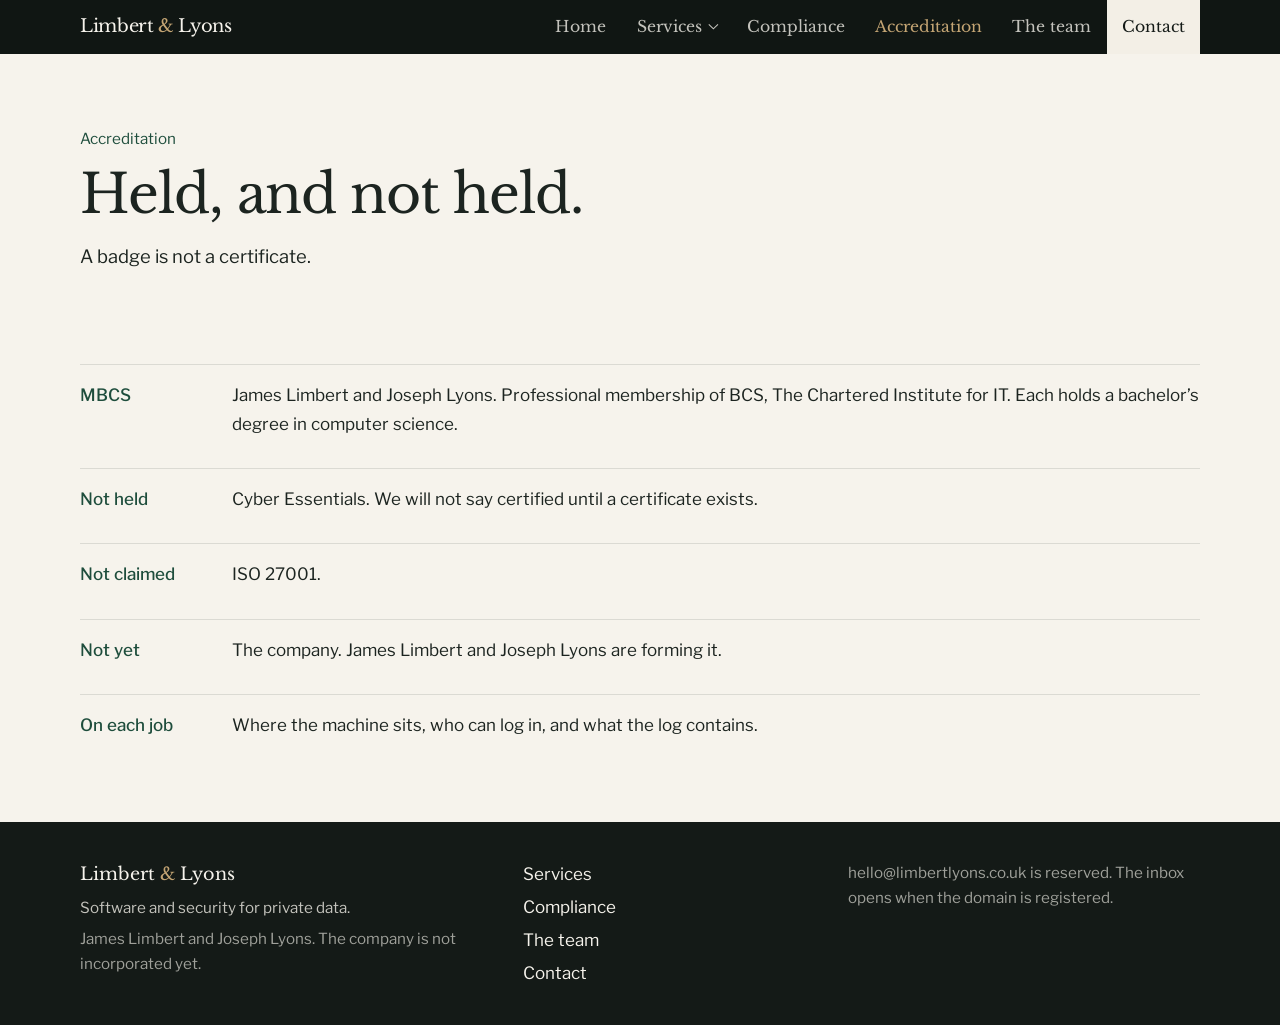
==== accreditation.html @ 771babde "Initial commit" ====
<!DOCTYPE html>
<html lang="en-GB">
<head>
  <meta charset="utf-8">
  <meta name="viewport" content="width=device-width, initial-scale=1">
  <title>Accreditation — Limbert & Lyons</title>
  <meta name="description" content="What Limbert & Lyons holds, and what it will not put on the site until a certificate exists.">
  <link rel="preconnect" href="https://fonts.googleapis.com">
  <link rel="preconnect" href="https://fonts.gstatic.com" crossorigin>
  <link href="https://fonts.googleapis.com/css2?family=Libre+Baskerville:ital,wght@0,400;0,700;1,400&family=Libre+Franklin:ital,wght@0,400;0,500;0,600;1,400&display=swap" rel="stylesheet">
  <link rel="stylesheet" href="styles.css">
</head>
<body>
  <a class="skip" href="#main">Skip to content</a>
  <header class="site-header">
    <div class="wrap bar">
      <a class="wordmark" href="index.html">Limbert <span>&amp;</span> Lyons</a>
      <button class="menu-toggle" type="button" data-menu aria-expanded="false" aria-controls="primary-nav">Menu</button>
      <nav class="nav" id="primary-nav" data-nav aria-label="Primary">
        <a href="index.html">Home</a>
        <div class="drop" data-drop>
          <button class="drop-btn" type="button" data-drop-btn aria-expanded="false" aria-controls="services-menu">Services</button>
          <div class="drop-panel" id="services-menu">
            <a href="services.html">All services</a>
            <a href="data-cleaning.html">Data cleaning</a>
            <a href="ai-integration.html">AI integration</a>
            <a href="desktop-applications.html">Desktop applications</a>
            <a href="mobile-applications.html">Mobile applications</a>
            <a href="websites.html">Websites</a>
            <a href="security-testing.html">Security testing</a>
          </div>
        </div>
        <a href="compliance.html">Compliance</a>
        <a href="accreditation.html" aria-current="page">Accreditation</a>
        <a href="team.html">The team</a>
        <a href="contact.html">Contact</a>
      </nav>
    </div>
  </header>

  <main id="main">
    <div class="page-head">
      <div class="wrap">
        <p class="kicker">Accreditation</p>
        <h1>Held, and not held.</h1>
        <p class="lede">A badge is not a certificate.</p>
      </div>
    </div>
    <section>
      <div class="wrap">
        <div class="status"><strong>MBCS</strong><p>James Limbert and Joseph Lyons. Professional membership of BCS, The Chartered Institute for IT. Each holds a bachelor’s degree in computer science.</p></div>
        <div class="status"><strong>Not held</strong><p>Cyber Essentials. We will not say certified until a certificate exists.</p></div>
        <div class="status"><strong>Not claimed</strong><p>ISO 27001.</p></div>
        <div class="status"><strong>Not yet</strong><p>The company. James Limbert and Joseph Lyons are forming it.</p></div>
        <div class="status"><strong>On each job</strong><p>Where the machine sits, who can log in, and what the log contains.</p></div>
      </div>
    </section>
  </main>

  <footer class="site-footer">
    <div class="wrap">
      <div>
        <strong>Limbert <span>&amp;</span> Lyons</strong>
        <p>Software and security for private data.</p>
        <p class="quiet">James Limbert and Joseph Lyons. The company is not incorporated yet.</p>
      </div>
      <nav aria-label="Footer">
        <a href="services.html">Services</a>
        <a href="compliance.html">Compliance</a>
        <a href="team.html">The team</a>
        <a href="contact.html">Contact</a>
      </nav>
      <p class="quiet">hello@limbertlyons.co.uk is reserved. The inbox opens when the domain is registered.</p>
    </div>
  </footer>
  <script src="site.js"></script>
</body>
</html>
---- styles.css ----
/* Limbert Lyons. One consultancy site. */

:root {
  --paper: #f6f3ec;
  --card: #fffcf7;
  --ink: #1c2420;
  --muted: #5c6560;
  --fir: #141a17;
  --line: rgba(28, 36, 32, 0.12);
  --accent: #1e4d3c;
  --max: 70rem;
  --serif: "Libre Baskerville", Georgia, serif;
  --sans: "Libre Franklin", "Segoe UI", sans-serif;
}

* { box-sizing: border-box; }

html { scroll-behavior: smooth; }

body {
  margin: 0;
  background: var(--paper);
  color: var(--ink);
  font-family: var(--sans);
  font-size: 1.0625rem;
  line-height: 1.65;
}

a { color: inherit; }

:focus-visible {
  outline: 2px solid var(--accent);
  outline-offset: 3px;
}

.skip {
  position: absolute;
  left: 1rem;
  top: -4rem;
  background: var(--ink);
  color: var(--paper);
  padding: 0.4rem 0.7rem;
  z-index: 6;
}

.skip:focus { top: 0.6rem; }

.wrap {
  width: min(var(--max), calc(100% - 2.5rem));
  margin: 0 auto;
}

.narrow { max-width: 40rem; }

.site-header {
  position: sticky;
  top: 0;
  z-index: 20;
  background: #101613;
  color: #f3efe6;
  transition: background 0.25s ease;
}

body.home .site-header { background: transparent; }
body.home .site-header.is-solid { background: rgba(16, 22, 19, 0.94); }

.bar {
  display: flex;
  align-items: stretch;
  justify-content: space-between;
  gap: 1rem;
  min-height: 3.35rem;
}

.wordmark {
  align-self: center;
  color: #f6f3ec;
  text-decoration: none;
  font-family: var(--serif);
  font-size: 1.12rem;
  letter-spacing: -0.02em;
}

.wordmark span,
.site-footer strong span { color: #c4a574; }

.menu-toggle {
  align-self: center;
  display: none;
  background: rgba(243, 239, 230, 0.08);
  color: #f6f3ec;
  border: 0;
  border-radius: 0;
  padding: 0.55rem 0.9rem;
  font: inherit;
  cursor: pointer;
}

.nav {
  display: flex;
  align-items: stretch;
  align-self: stretch;
  gap: 0;
}

.nav > a,
.drop-btn {
  display: flex;
  align-items: center;
  color: rgba(246, 243, 236, 0.78);
  background: transparent;
  border: 0;
  border-radius: 0;
  text-decoration: none;
  font: inherit;
  font-family: var(--serif);
  font-size: 0.98rem;
  padding: 0 0.95rem;
  cursor: pointer;
  transition: color 0.15s ease;
}

.nav > a[aria-current="page"],
.drop.is-current > .drop-btn {
  color: #c4a574;
  background: transparent;
}

.nav > a:hover,
.drop-btn:hover,
.drop.is-open > .drop-btn {
  color: #f6f3ec;
  background: transparent;
}

.nav > a:last-child {
  margin-left: 0;
  color: #141a17;
  background: #f3efe6;
  box-shadow: none;
}

.nav > a:last-child:hover { background: #fff; color: #141a17; box-shadow: none; }

.nav > a:last-child[aria-current="page"] {
  background: #e7d3b0;
  color: #141a17;
  box-shadow: none;
}

@media (min-width: 801px) {
  body.home .site-header:not(.is-solid) .nav > a:last-child {
    align-self: center;
    padding: 0.42rem 0.9rem;
  }
}

.drop { position: relative; display: flex; align-items: stretch; }

.drop-btn::after {
  content: "";
  width: 0.36rem;
  height: 0.36rem;
  margin-left: 0.5rem;
  border-right: 1.5px solid currentColor;
  border-bottom: 1.5px solid currentColor;
  transform: translateY(-0.12rem) rotate(45deg);
  transition: transform 0.16s ease;
}

.drop.is-open > .drop-btn::after,
.drop:hover > .drop-btn::after {
  transform: translateY(0.04rem) rotate(225deg);
}

.drop-panel {
  position: absolute;
  top: 100%;
  left: 0;
  width: max-content;
  min-width: 12.5rem;
  padding: 0.35rem 0;
  background: rgba(16, 22, 19, 0.96);
  color: #f3efe6;
  border: 0;
  border-radius: 0;
  box-shadow: 0 10px 24px rgba(0, 0, 0, 0.28);
  opacity: 0;
  visibility: hidden;
  pointer-events: none;
  transform: translateY(6px);
  transition: opacity 0.16s ease, transform 0.16s ease, visibility 0.16s;
}

.drop-panel::before {
  content: "";
  position: absolute;
  left: 0;
  right: 0;
  top: -0.7rem;
  height: 0.7rem;
}

.drop.is-open .drop-panel,
.drop:focus-within .drop-panel {
  opacity: 1;
  visibility: visible;
  pointer-events: auto;
  transform: none;
}

@media (hover: hover) and (min-width: 801px) {
  .drop:hover .drop-panel {
    opacity: 1;
    visibility: visible;
    pointer-events: auto;
    transform: none;
  }
}

.drop-panel a {
  display: block;
  padding: 0.38rem 1rem;
  border-radius: 0;
  border-bottom: 0;
  text-decoration: none;
  color: rgba(246, 243, 236, 0.82);
  line-height: 1.35;
  font-family: var(--serif);
  font-size: 0.95rem;
}

.drop-panel a:hover,
.drop-panel a[aria-current="page"] {
  background: transparent;
  color: #c4a574;
  text-decoration: none;
}

.hero {
  position: relative;
  isolation: isolate;
  display: flex;
  align-items: center;
  min-height: calc(100svh - 3.35rem);
  padding: 4.5rem 0;
  overflow: hidden;
  background: #101613;
  color: #f3efe6;
}

body.home .hero {
  margin-top: -3.35rem;
  padding-top: calc(4.5rem + 3.35rem);
  min-height: 100svh;
}

.hero-stage {
  position: absolute;
  inset: 0;
  z-index: 0;
  background:
    radial-gradient(ellipse at 68% 48%, rgba(196, 165, 116, 0.14), transparent 58%),
    #101613;
}

.hero-stage canvas {
  display: block;
  width: 100%;
  height: 100%;
}

.hero-scrim {
  position: absolute;
  inset: 0;
  z-index: 1;
  pointer-events: none;
  background:
    linear-gradient(180deg, rgba(16, 22, 19, 0.5) 0%, rgba(16, 22, 19, 0) 7rem),
    radial-gradient(ellipse at 50% 46%, rgba(16, 22, 19, 0.62) 0%, rgba(16, 22, 19, 0.28) 42%, rgba(16, 22, 19, 0.05) 70%);
}

.hero-copy {
  position: relative;
  z-index: 2;
  max-width: 46rem;
  text-align: center;
}

.hero h1 {
  color: #f6f3ec;
  font-family: var(--serif);
  font-weight: 400;
  font-size: clamp(2.7rem, 5vw, 4.15rem);
  line-height: 1.05;
  letter-spacing: -0.03em;
  max-width: 11em;
  margin: 0 auto 1rem;
}

.turn {
  display: inline-block;
  color: #c4a574;
  white-space: nowrap;
  vertical-align: baseline;
  line-height: inherit;
  transition: width 0.35s ease;
}

.turn span {
  display: inline;
  transition: opacity 0.28s ease, transform 0.28s ease;
}

.turn span.is-out {
  opacity: 0;
  transform: translateY(-0.16em);
}

.hero .kicker { color: #c4a574; }

.hero .lede {
  color: rgba(243, 239, 230, 0.78);
  max-width: 26rem;
  margin-left: auto;
  margin-right: auto;
  font-size: 1.12rem;
}

.hero .button {
  margin-top: 1.35rem;
  text-decoration: none;
}

.hero-services {
  margin: 0;
  padding: 0;
  list-style: none;
}

.process {
  margin: 0;
  padding: 0.15rem 0 0;
  list-style: none;
}

.process li {
  display: grid;
  grid-template-columns: 2.6rem 1fr;
  gap: 0.9rem;
  position: relative;
  padding-bottom: 1.15rem;
}

.process li::after {
  content: "";
  position: absolute;
  left: 1.05rem;
  top: 1.85rem;
  bottom: 0;
  width: 1px;
  background: rgba(196, 165, 116, 0.55);
}

.process li:last-child { padding-bottom: 0; }
.process li:last-child::after { display: none; }

.process .n {
  position: relative;
  z-index: 1;
  width: 2.15rem;
  height: 2.15rem;
  display: grid;
  place-items: center;
  border: 1px solid #c4a574;
  background: #141a17;
  color: #c4a574;
  font-size: 0.75rem;
}

.process strong {
  display: block;
  color: #f6f3ec;
  font-weight: 500;
}

.process p {
  margin: 0.15rem 0 0;
  color: rgba(243, 239, 230, 0.68);
  font-size: 0.98rem;
}

.process.is-running li {
  opacity: 0.38;
  transition: opacity 0.45s ease;
}

.process.is-running li.is-done { opacity: 0.72; }
.process.is-running li.is-on { opacity: 1; }

.process.is-running .n,
.process.is-running li::after { transition: background 0.45s ease, color 0.45s ease, border-color 0.45s ease; }

.process.is-running li.is-on .n {
  background: #c4a574;
  color: #141a17;
}

.process.is-running li.is-done .n {
  background: #1e4d3c;
  color: #f3efe6;
  border-color: #c4a574;
}

.process.is-running li::after { background: rgba(196, 165, 116, 0.22); }
.process.is-running li.is-done::after { background: #c4a574; }

@media (prefers-reduced-motion: reduce) {
  .process.is-running li,
  .process.is-running li.is-done,
  .process.is-running li.is-on { opacity: 1; transition: none; }
}

.button {
  display: inline-block;
  background: #f6f3ec;
  color: var(--fir);
  padding: 0.7rem 1.05rem;
}

.service-grid {
  display: grid;
  grid-template-columns: repeat(6, 1fr);
  gap: 0.85rem;
  margin: 0;
  padding: 0;
  list-style: none;
}

.service-grid li { grid-column: span 2; }

.service-grid a {
  display: block;
  height: 100%;
  background: var(--card);
  border: 1px solid var(--line);
  padding: 1.15rem 1.15rem 0.35rem;
  text-decoration: none;
}

.service-grid a:hover h3 { color: var(--accent); }

.service-grid p { color: var(--muted); }

.page-head {
  padding: 4.5rem 0 2.5rem;
}

.opening h1,
.page-head h1 {
  font-family: var(--serif);
  font-weight: 400;
  font-size: clamp(2.3rem, 4.2vw, 3.5rem);
  line-height: 1.18;
  letter-spacing: -0.02em;
  max-width: 14em;
  margin: 0 0 1rem;
}

.kicker {
  margin: 0 0 0.75rem;
  color: var(--accent);
  font-size: 0.95rem;
}

.lede {
  max-width: 38rem;
  margin: 0;
  color: var(--ink);
  font-size: 1.15rem;
}

.actions {
  display: flex;
  flex-wrap: wrap;
  gap: 1.25rem 2rem;
  margin-top: 1.75rem;
}

.actions a,
.text-link {
  color: var(--accent);
  text-underline-offset: 0.2em;
}

section { padding: 3.25rem 0; }

section + section { border-top: 1px solid var(--line); }

h2, h3 {
  font-family: var(--serif);
  font-weight: 400;
  letter-spacing: -0.02em;
  line-height: 1.25;
}

h2 { font-size: 1.85rem; margin: 0 0 1.25rem; }
h3 { font-size: 1.2rem; margin: 0 0 0.4rem; }
p { margin: 0 0 0.9rem; }

.intro {
  max-width: 38rem;
  color: var(--muted);
  margin-top: -0.4rem;
}

.aside {
  margin: 1.25rem 0 0;
  color: var(--muted);
}

.aside a { color: var(--accent); }

.service-list { margin: 0; padding: 0; list-style: none; }

.service-list a {
  display: grid;
  grid-template-columns: 7.5rem 1fr;
  gap: 1rem 2rem;
  padding: 1.15rem 0;
  border-top: 1px solid var(--line);
  text-decoration: none;
}

.service-list li:last-child a { border-bottom: 1px solid var(--line); }

.service-list span {
  color: var(--accent);
  padding-top: 0.15rem;
}

.service-list a:hover h3 { color: var(--accent); }

.steps {
  display: grid;
  grid-template-columns: repeat(4, 1fr);
  gap: 1.5rem;
  margin: 0;
  padding: 0;
  list-style: none;
}

.reasons,
.examples {
  display: grid;
  grid-template-columns: repeat(3, 1fr);
  gap: 1.5rem 2rem;
  margin: 0;
  padding: 0;
  list-style: none;
}

.reasons li,
.example {
  margin: 0;
}

.offer {
  display: grid;
  grid-template-columns: 1fr 1fr;
  margin: 0.5rem 0 0;
  padding: 0;
  list-style: none;
  border-top: 1px solid var(--line);
}

.offer li {
  margin: 0;
  padding: 1rem 1.5rem 0.85rem 0;
  border-bottom: 1px solid var(--line);
}

.offer li:nth-child(odd) {
  padding-right: 2rem;
  border-right: 1px solid var(--line);
}

.offer li:nth-child(even) { padding-left: 1.5rem; }

.offer a { text-decoration: none; }
.offer strong {
  display: block;
  font-family: var(--serif);
  font-weight: 400;
  font-size: 1.15rem;
}
.offer p { margin: 0.15rem 0 0; color: var(--muted); font-size: 0.98rem; }
.offer a:hover strong { color: var(--accent); }

.sectors {
  display: flex;
  flex-wrap: wrap;
  gap: 0.45rem;
  margin: 0;
  padding: 0;
  list-style: none;
}

.sectors li {
  margin: 0;
  padding: 0.35rem 0.7rem;
  border: 1px solid var(--line);
  background: var(--card);
}

.band { background: #efeae1; }

.reasons strong,
.example span {
  display: block;
  margin-bottom: 0.35rem;
  color: var(--accent);
  font-weight: 500;
}

.example {
  background: transparent;
  border: 0;
  border-top: 2px solid #c4a574;
  padding: 0.95rem 0.15rem 0.2rem;
}

.example span {
  font-family: var(--serif);
  font-size: 1.22rem;
  font-weight: 400;
  color: var(--ink);
}

.instrument {
  background: var(--fir);
  color: #f3efe6;
  scroll-margin-top: 4.5rem;
}

.instrument h2,
.instrument h3 { color: #f6f3ec; }

.instrument .intro { color: rgba(243, 239, 230, 0.72); }

.instrument-grid {
  display: grid;
  grid-template-columns: 1.25fr 0.85fr;
  gap: 1.75rem 2.5rem;
  align-items: center;
}

.stage {
  position: relative;
  background: #101613;
  aspect-ratio: 5 / 4;
  border: 1px solid rgba(196, 165, 116, 0.28);
  min-height: 16rem;
}

.stage canvas {
  display: block;
  width: 100%;
  height: 100%;
}

.stage-fallback {
  margin: 0;
  padding: 1.25rem;
  color: rgba(243, 239, 230, 0.78);
}

.legend {
  display: grid;
  grid-template-columns: 1fr 1fr;
  gap: 0.2rem 1rem;
  margin: 0.75rem 0 0;
  padding: 0;
  list-style: none;
  color: rgba(243, 239, 230, 0.68);
  font-size: 0.88rem;
}

.notes { margin: 0; padding: 0; list-style: none; }

.notes li {
  margin: 0 0 1.1rem;
  padding-left: 0.9rem;
  border-left: 2px solid rgba(196, 165, 116, 0.45);
}

.notes[data-ready] li { display: none; }

.notes[data-ready] li.is-active {
  display: block;
  border-left-color: #c4a574;
}

.notes h3 { margin-bottom: 0.45rem; font-size: 1.55rem; }

.notes p { margin: 0; color: rgba(243, 239, 230, 0.84); }

.note-nav {
  display: flex;
  flex-wrap: wrap;
  gap: 0.4rem;
  margin-top: 1.1rem;
}

.note-nav button {
  font: inherit;
  font-size: 0.88rem;
  color: rgba(243, 239, 230, 0.78);
  background: transparent;
  border: 1px solid rgba(243, 239, 230, 0.22);
  padding: 0.35rem 0.6rem;
  cursor: pointer;
}

.note-nav button[aria-pressed="true"] {
  color: var(--fir);
  background: #f6f3ec;
  border-color: #f6f3ec;
}

.steps li { margin: 0; }

.steps strong {
  display: block;
  margin-bottom: 0.35rem;
  color: var(--accent);
  font-weight: 500;
}

.split {
  display: grid;
  grid-template-columns: 1.1fr 0.9fr;
  gap: 2rem 3rem;
  align-items: start;
}

.prose { max-width: 40rem; }

.space { margin-top: 2rem; }

dl.answers { margin: 0; }

dl.answers div {
  display: grid;
  grid-template-columns: 13rem 1fr;
  gap: 1rem 2rem;
  padding: 1.1rem 0;
  border-top: 1px solid var(--line);
}

dl.answers dt {
  margin: 0;
  font-family: var(--serif);
}

dl.answers dd { margin: 0; }

.status {
  display: grid;
  grid-template-columns: 8rem 1fr;
  gap: 0.5rem 1.5rem;
  padding: 1rem 0;
  border-top: 1px solid var(--line);
}

.status strong {
  font-weight: 500;
  color: var(--accent);
}

.people {
  display: grid;
  grid-template-columns: 1fr 1fr;
  gap: 1.25rem;
}

.person {
  background: var(--card);
  border: 1px solid var(--line);
  padding: 1.25rem 1.2rem 0.6rem;
}

ul.clean { margin: 0 0 1rem; padding-left: 1.15rem; }
ul.clean li { margin: 0.35rem 0; }

.address {
  font-family: var(--serif);
  font-size: 1.2rem;
}

.site-footer {
  background: var(--fir);
  color: rgba(246, 243, 236, 0.78);
  padding: 2.4rem 0;
}

.site-footer .wrap {
  display: grid;
  grid-template-columns: 1.4fr 1fr 1.2fr;
  gap: 1.5rem 2rem;
}

.site-footer strong {
  display: block;
  margin-bottom: 0.35rem;
  color: #f6f3ec;
  font-family: var(--serif);
  font-weight: 400;
  font-size: 1.1rem;
}

.site-footer p { margin: 0 0 0.4rem; font-size: 0.95rem; }
.site-footer a { color: #f6f3ec; text-decoration: none; }
.site-footer nav { display: flex; flex-direction: column; gap: 0.3rem; }
.quiet { color: rgba(246, 243, 236, 0.62); }

@media (max-width: 800px) {
  .menu-toggle { display: inline-block; }

  .nav {
    display: none;
    position: absolute;
    left: 0;
    right: 0;
    top: 100%;
    background: var(--fir);
    border-top: 1px solid rgba(243, 239, 230, 0.1);
    flex-direction: column;
    align-items: stretch;
    padding: 0.4rem 0 0.8rem;
  }

  .nav.is-open { display: flex; }

  .nav > a,
  .drop-btn { border-radius: 0; }

  .nav > a:last-child {
    margin: 0;
    text-align: left;
  }

  .drop:hover > .drop-btn::after { transform: translateY(-0.12rem) rotate(45deg); }
  .drop.is-open > .drop-btn::after { transform: translateY(0.04rem) rotate(225deg); }

  .drop-panel {
    display: none;
    position: static;
    width: auto;
    margin: 0.15rem 0.7rem 0.3rem;
    border: 0;
    box-shadow: none;
    opacity: 1;
    visibility: visible;
    pointer-events: auto;
    transform: none;
    background: #1c2622;
    color: #f6f3ec;
  }

  .drop.is-open .drop-panel,
  .drop:focus-within .drop-panel { display: block; }

  .drop-panel a,
  .drop-panel a span { color: #f6f3ec; }
  .drop-panel a span { color: rgba(246, 243, 236, 0.65); }
  .drop-panel a:hover { background: transparent; color: #c4a574; }

  .hero-grid,
  .offer,
  .service-grid,
  .service-grid li,
  .service-list a,
  .steps,
  .reasons,
  .examples,
  .instrument-grid,
  .split,
  .people,
  dl.answers div,
  .status,
  .site-footer .wrap { grid-template-columns: 1fr; }

  .opening, .page-head { padding-top: 2.75rem; }
  .hero { min-height: auto; padding: 3.5rem 0 4rem; }

  .service-grid li { grid-column: auto; }
  .offer li,
  .offer li:nth-child(odd),
  .offer li:nth-child(even) {
    padding-left: 0;
    padding-right: 0;
    border-right: 0;
  }
}
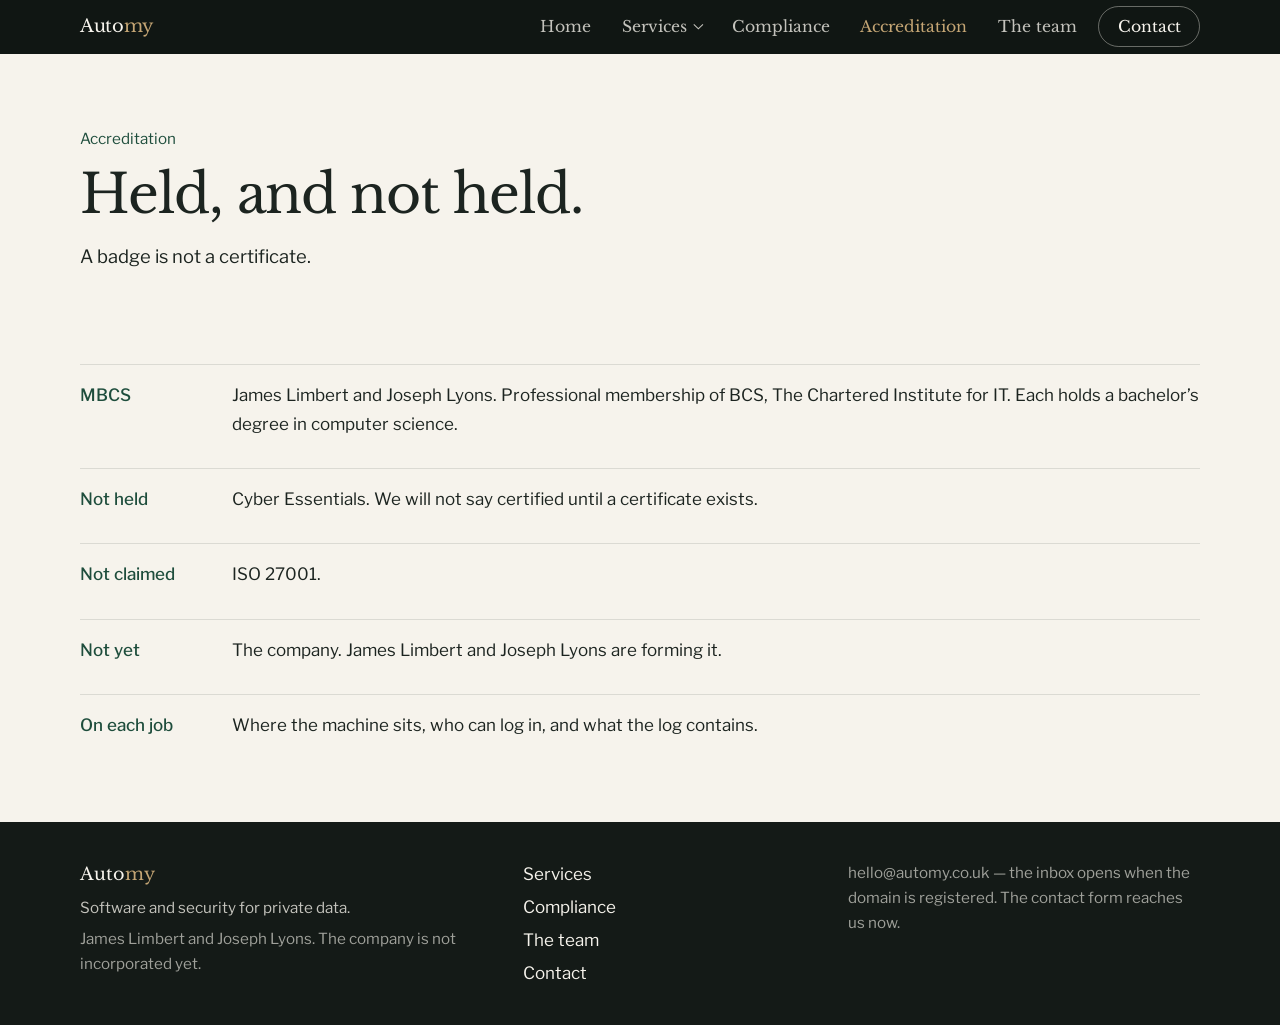
==== commit c0b20dbd: "Rebrand site to Automy, modernise contact buttons and align copy with UK GDPR positioning (6af067139" ====
--- a/accreditation.html
+++ b/accreditation.html
@@ -3,8 +3,8 @@
 <head>
   <meta charset="utf-8">
   <meta name="viewport" content="width=device-width, initial-scale=1">
-  <title>Accreditation — Limbert & Lyons</title>
-  <meta name="description" content="What Limbert & Lyons holds, and what it will not put on the site until a certificate exists.">
+  <title>Accreditation — Automy</title>
+  <meta name="description" content="What Automy holds, and what it will not put on the site until a certificate exists.">
   <link rel="preconnect" href="https://fonts.googleapis.com">
   <link rel="preconnect" href="https://fonts.gstatic.com" crossorigin>
   <link href="https://fonts.googleapis.com/css2?family=Libre+Baskerville:ital,wght@0,400;0,700;1,400&family=Libre+Franklin:ital,wght@0,400;0,500;0,600;1,400&display=swap" rel="stylesheet">
@@ -14,7 +14,7 @@
   <a class="skip" href="#main">Skip to content</a>
   <header class="site-header">
     <div class="wrap bar">
-      <a class="wordmark" href="index.html">Limbert <span>&amp;</span> Lyons</a>
+      <a class="wordmark" href="index.html">Auto<span>my</span></a>
       <button class="menu-toggle" type="button" data-menu aria-expanded="false" aria-controls="primary-nav">Menu</button>
       <nav class="nav" id="primary-nav" data-nav aria-label="Primary">
         <a href="index.html">Home</a>
@@ -60,7 +60,7 @@
   <footer class="site-footer">
     <div class="wrap">
       <div>
-        <strong>Limbert <span>&amp;</span> Lyons</strong>
+        <strong>Auto<span>my</span></strong>
         <p>Software and security for private data.</p>
         <p class="quiet">James Limbert and Joseph Lyons. The company is not incorporated yet.</p>
       </div>
@@ -70,7 +70,7 @@
         <a href="team.html">The team</a>
         <a href="contact.html">Contact</a>
       </nav>
-      <p class="quiet">hello@limbertlyons.co.uk is reserved. The inbox opens when the domain is registered.</p>
+      <p class="quiet">hello@automy.co.uk — the inbox opens when the domain is registered. The contact form reaches us now.</p>
     </div>
   </footer>
   <script src="site.js"></script>
--- a/styles.css
+++ b/styles.css
@@ -1,4 +1,4 @@
-/* Limbert Lyons. One consultancy site. */
+/* Automy. One consultancy site. */
 
 :root {
   --paper: #f6f3ec;
@@ -134,25 +134,28 @@
 }
 
 .nav > a:last-child {
-  margin-left: 0;
+  align-self: center;
+  margin-left: 0.4rem;
+  padding: 0.42rem 1.15rem;
+  color: #f6f3ec;
+  background: transparent;
+  border: 1px solid rgba(246, 243, 236, 0.38);
+  border-radius: 999px;
+  box-shadow: none;
+  transition: color 0.2s ease, background 0.2s ease, border-color 0.2s ease;
+}
+
+.nav > a:last-child:hover,
+.nav > a:last-child:focus-visible {
   color: #141a17;
-  background: #f3efe6;
-  box-shadow: none;
-}
-
-.nav > a:last-child:hover { background: #fff; color: #141a17; box-shadow: none; }
+  background: #f6f3ec;
+  border-color: #f6f3ec;
+}
 
 .nav > a:last-child[aria-current="page"] {
-  background: #e7d3b0;
-  color: #141a17;
-  box-shadow: none;
-}
-
-@media (min-width: 801px) {
-  body.home .site-header:not(.is-solid) .nav > a:last-child {
-    align-self: center;
-    padding: 0.42rem 0.9rem;
-  }
+  color: #c4a574;
+  background: transparent;
+  border-color: rgba(196, 165, 116, 0.6);
 }
 
 .drop { position: relative; display: flex; align-items: stretch; }
@@ -423,9 +426,21 @@
 
 .button {
   display: inline-block;
-  background: #f6f3ec;
-  color: var(--fir);
-  padding: 0.7rem 1.05rem;
+  background: transparent;
+  color: #f6f3ec;
+  border: 1px solid rgba(246, 243, 236, 0.45);
+  border-radius: 999px;
+  padding: 0.72rem 1.7rem;
+  font-size: 1rem;
+  letter-spacing: 0.01em;
+  transition: color 0.2s ease, background 0.2s ease, border-color 0.2s ease;
+}
+
+.button:hover,
+.button:focus-visible {
+  color: #141a17;
+  background: #c4a574;
+  border-color: #c4a574;
 }
 
 .service-grid {
@@ -635,6 +650,16 @@
   font-size: 1.22rem;
   font-weight: 400;
   color: var(--ink);
+}
+
+.sketch {
+  margin: 0 0 0.8rem;
+}
+
+.sketch svg {
+  display: block;
+  width: 10.5rem;
+  height: 5.9rem;
 }
 
 .instrument {
@@ -797,6 +822,64 @@
   font-family: var(--serif);
   font-size: 1.2rem;
 }
+
+.contact-form { max-width: 34rem; }
+
+.contact-form p { margin: 0 0 1.05rem; }
+
+.contact-form label {
+  display: block;
+  margin-bottom: 0.3rem;
+  color: var(--muted);
+  font-size: 0.95rem;
+}
+
+.contact-form input,
+.contact-form textarea {
+  width: 100%;
+  padding: 0.65rem 0.85rem;
+  border: 1px solid var(--line);
+  border-radius: 0.5rem;
+  background: var(--card);
+  color: var(--ink);
+  font: inherit;
+}
+
+.contact-form input:focus,
+.contact-form textarea:focus {
+  outline: 2px solid var(--accent);
+  outline-offset: 1px;
+  border-color: var(--accent);
+}
+
+.contact-form .hidden {
+  position: absolute;
+  left: -100vw;
+  width: 1px;
+  height: 1px;
+  overflow: hidden;
+}
+
+.form-note {
+  color: var(--muted);
+  font-size: 0.88rem;
+  max-width: 30rem;
+}
+
+.button.solid {
+  color: #f6f3ec;
+  background: var(--fir);
+  border-color: var(--fir);
+}
+
+.button.solid:hover,
+.button.solid:focus-visible {
+  color: #f6f3ec;
+  background: var(--accent);
+  border-color: var(--accent);
+}
+
+.contact-aside h2 { margin-bottom: 0.6rem; }
 
 .site-footer {
   background: var(--fir);
@@ -846,8 +929,8 @@
   .drop-btn { border-radius: 0; }
 
   .nav > a:last-child {
-    margin: 0;
-    text-align: left;
+    align-self: flex-start;
+    margin: 0.45rem 0.7rem 0.2rem;
   }
 
   .drop:hover > .drop-btn::after { transform: translateY(-0.12rem) rotate(45deg); }
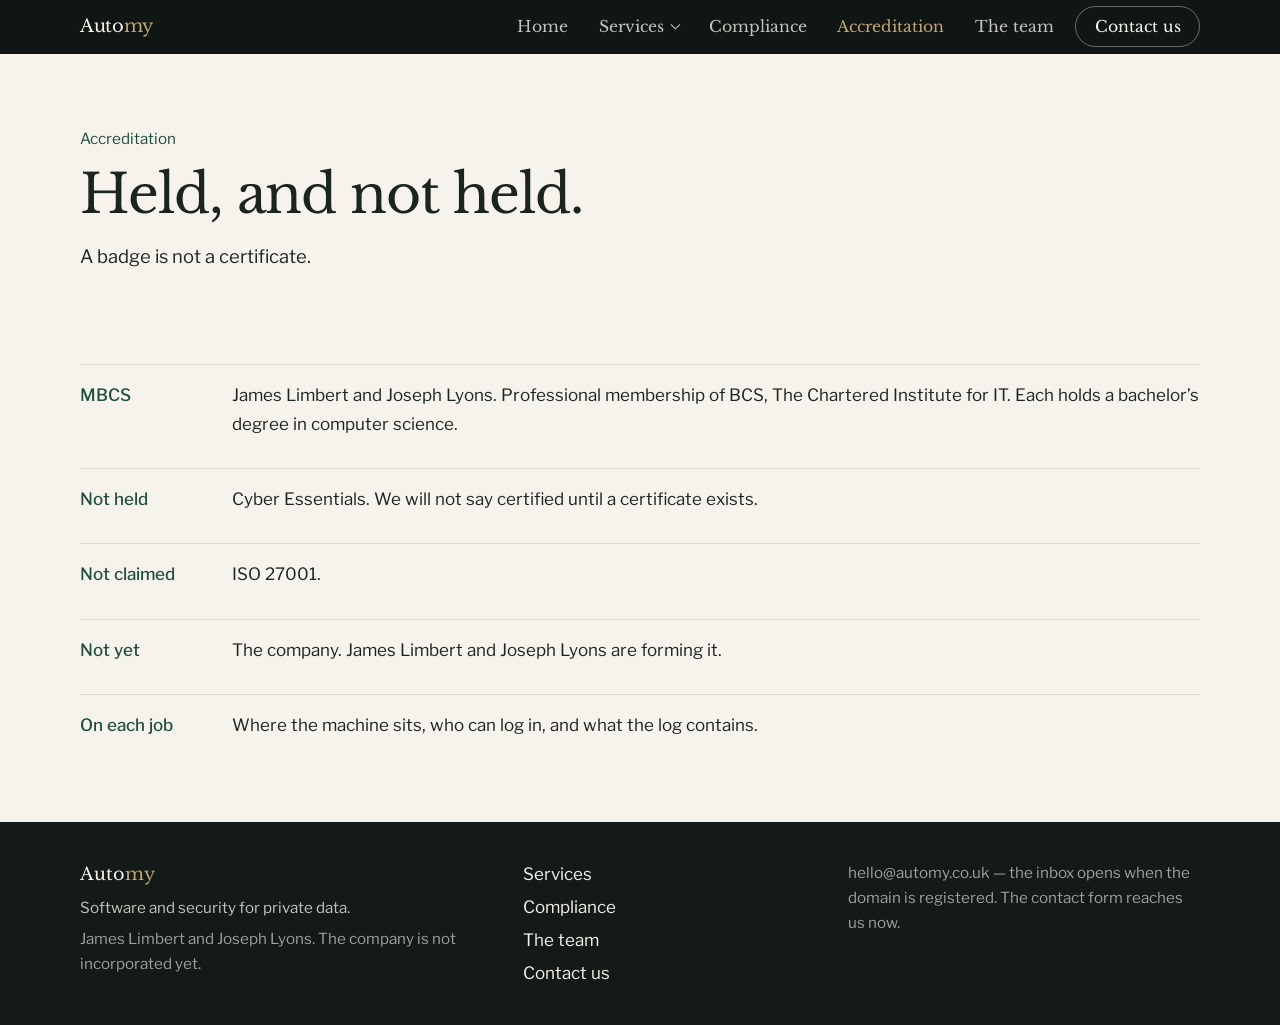
==== commit 02962116: "Create a professional business website for AI software development with a focus on UK legislation ad" ====
--- a/accreditation.html
+++ b/accreditation.html
@@ -33,7 +33,7 @@
         <a href="compliance.html">Compliance</a>
         <a href="accreditation.html" aria-current="page">Accreditation</a>
         <a href="team.html">The team</a>
-        <a href="contact.html">Contact</a>
+        <a href="contact.html#contact">Contact us</a>
       </nav>
     </div>
   </header>
@@ -68,7 +68,7 @@
         <a href="services.html">Services</a>
         <a href="compliance.html">Compliance</a>
         <a href="team.html">The team</a>
-        <a href="contact.html">Contact</a>
+        <a href="contact.html#contact">Contact us</a>
       </nav>
       <p class="quiet">hello@automy.co.uk — the inbox opens when the domain is registered. The contact form reaches us now.</p>
     </div>
--- a/styles.css
+++ b/styles.css
@@ -512,6 +512,8 @@
 
 section + section { border-top: 1px solid var(--line); }
 
+[id] { scroll-margin-top: 4.5rem; }
+
 h2, h3 {
   font-family: var(--serif);
   font-weight: 400;
@@ -558,11 +560,75 @@
 
 .steps {
   display: grid;
-  grid-template-columns: repeat(4, 1fr);
+  grid-template-columns: repeat(5, 1fr);
   gap: 1.5rem;
   margin: 0;
   padding: 0;
   list-style: none;
+}
+
+.trustbar {
+  padding: 1.9rem 0;
+  background: #efeae1;
+  border-bottom: 1px solid var(--line);
+}
+
+.trustbar ul {
+  display: grid;
+  grid-template-columns: repeat(4, 1fr);
+  gap: 1.25rem 2rem;
+  margin: 0;
+  padding: 0;
+  list-style: none;
+}
+
+.trustbar strong {
+  display: block;
+  margin-bottom: 0.15rem;
+  font-family: var(--serif);
+  font-weight: 400;
+  font-size: 1.08rem;
+  color: var(--accent);
+}
+
+.trustbar span {
+  color: var(--muted);
+  font-size: 0.9rem;
+}
+
+.compliance {
+  background: var(--fir);
+  color: #f3efe6;
+}
+
+.compliance .kicker { color: #c4a574; }
+
+.compliance h2 { color: #f6f3ec; }
+
+.compliance .intro { color: rgba(243, 239, 230, 0.72); }
+
+.compliance .example {
+  border-top-color: rgba(196, 165, 116, 0.55);
+}
+
+.compliance .example span { color: #c4a574; }
+
+.compliance .example p { color: rgba(243, 239, 230, 0.84); }
+
+.compliance .aside a { color: #c4a574; }
+
+.contact-cta { background: #efeae1; }
+
+.contact-points {
+  margin: 1.25rem 0 0;
+  padding: 0;
+  list-style: none;
+}
+
+.contact-points li {
+  padding: 0.55rem 0;
+  border-top: 1px solid var(--line);
+  color: var(--muted);
 }
 
 .reasons,
@@ -965,6 +1031,7 @@
   .service-grid li,
   .service-list a,
   .steps,
+  .trustbar ul,
   .reasons,
   .examples,
   .instrument-grid,
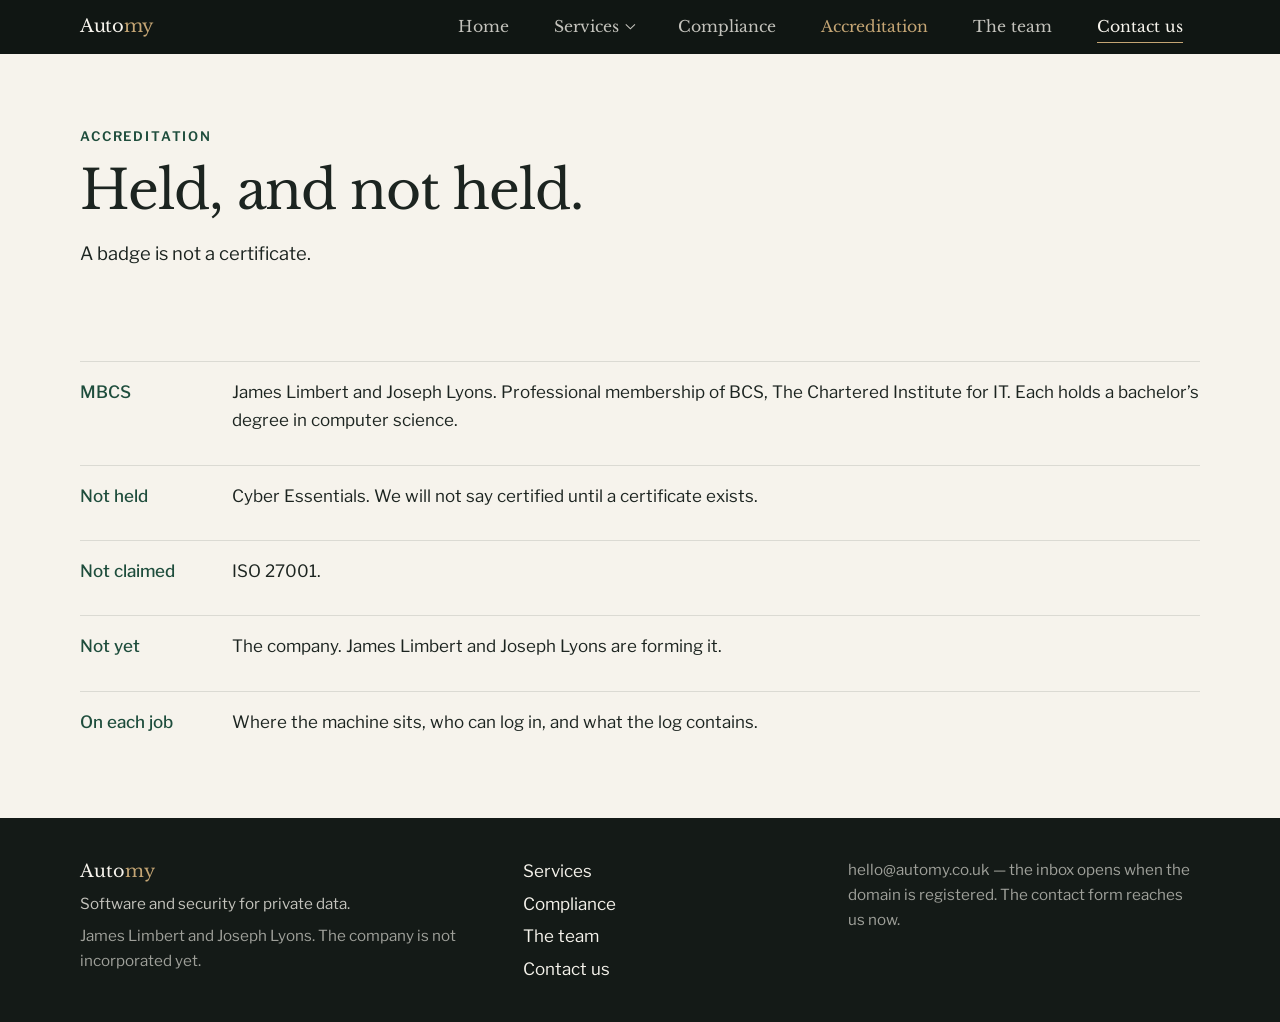
==== commit 1cde6a3d: "Create a professional business website for AI software development with a focus on UK legislation ad" ====
--- a/accreditation.html
+++ b/accreditation.html
@@ -15,7 +15,7 @@
   <header class="site-header">
     <div class="wrap bar">
       <a class="wordmark" href="index.html">Auto<span>my</span></a>
-      <button class="menu-toggle" type="button" data-menu aria-expanded="false" aria-controls="primary-nav">Menu</button>
+      <button class="menu-toggle" type="button" data-menu aria-expanded="false" aria-controls="primary-nav" aria-label="Menu"><span></span><span></span><span></span></button>
       <nav class="nav" id="primary-nav" data-nav aria-label="Primary">
         <a href="index.html">Home</a>
         <div class="drop" data-drop>
--- a/styles.css
+++ b/styles.css
@@ -87,14 +87,30 @@
 .menu-toggle {
   align-self: center;
   display: none;
-  background: rgba(243, 239, 230, 0.08);
-  color: #f6f3ec;
+  flex-direction: column;
+  justify-content: center;
+  gap: 5px;
+  width: 2.75rem;
+  height: 2.75rem;
+  background: transparent;
   border: 0;
-  border-radius: 0;
-  padding: 0.55rem 0.9rem;
-  font: inherit;
+  padding: 0;
   cursor: pointer;
 }
+
+.menu-toggle span {
+  display: block;
+  width: 1.4rem;
+  height: 2px;
+  margin: 0 auto;
+  border-radius: 1px;
+  background: #f6f3ec;
+  transition: transform 0.2s ease, opacity 0.2s ease;
+}
+
+.menu-toggle[aria-expanded="true"] span:nth-child(1) { transform: translateY(7px) rotate(45deg); }
+.menu-toggle[aria-expanded="true"] span:nth-child(2) { opacity: 0; }
+.menu-toggle[aria-expanded="true"] span:nth-child(3) { transform: translateY(-7px) rotate(-45deg); }
 
 .nav {
   display: flex;
@@ -115,7 +131,7 @@
   font: inherit;
   font-family: var(--serif);
   font-size: 0.98rem;
-  padding: 0 0.95rem;
+  padding: 0 1.4rem;
   cursor: pointer;
   transition: color 0.15s ease;
 }
@@ -136,26 +152,41 @@
 .nav > a:last-child {
   align-self: center;
   margin-left: 0.4rem;
-  padding: 0.42rem 1.15rem;
+  padding: 0.42rem 1.05rem;
   color: #f6f3ec;
   background: transparent;
-  border: 1px solid rgba(246, 243, 236, 0.38);
-  border-radius: 999px;
+  border: 0;
   box-shadow: none;
-  transition: color 0.2s ease, background 0.2s ease, border-color 0.2s ease;
+  position: relative;
+}
+
+.nav > a:last-child::after {
+  content: "";
+  position: absolute;
+  left: 1.05rem;
+  right: 1.05rem;
+  bottom: 0.2rem;
+  height: 1.5px;
+  background: #c4a574;
+  transform: scaleX(1);
+  transform-origin: left;
+  transition: transform 0.22s ease, color 0.2s ease;
 }
 
 .nav > a:last-child:hover,
 .nav > a:last-child:focus-visible {
-  color: #141a17;
-  background: #f6f3ec;
-  border-color: #f6f3ec;
-}
-
-.nav > a:last-child[aria-current="page"] {
   color: #c4a574;
   background: transparent;
-  border-color: rgba(196, 165, 116, 0.6);
+}
+
+.nav > a:last-child:hover::after,
+.nav > a:last-child:focus-visible::after {
+  background: #c4a574;
+}
+
+.nav > a:last-child[aria-current="page"]::after {
+  transform: scaleX(1);
+  background: #c4a574;
 }
 
 .drop { position: relative; display: flex; align-items: stretch; }
@@ -223,7 +254,7 @@
 
 .drop-panel a {
   display: block;
-  padding: 0.38rem 1rem;
+  padding: 0.6rem 1.4rem;
   border-radius: 0;
   border-bottom: 0;
   text-decoration: none;
@@ -428,19 +459,37 @@
   display: inline-block;
   background: transparent;
   color: #f6f3ec;
-  border: 1px solid rgba(246, 243, 236, 0.45);
-  border-radius: 999px;
-  padding: 0.72rem 1.7rem;
-  font-size: 1rem;
+  border: 0;
+  border-radius: 0;
+  padding: 0.55rem 0.15rem;
+  font-size: 1.08rem;
   letter-spacing: 0.01em;
-  transition: color 0.2s ease, background 0.2s ease, border-color 0.2s ease;
+  position: relative;
+  transition: color 0.2s ease;
+}
+
+.button::after {
+  content: "";
+  position: absolute;
+  left: 0.15rem;
+  right: 0.15rem;
+  bottom: 0.25rem;
+  height: 1.5px;
+  background: #c4a574;
+  transform: scaleX(1);
+  transform-origin: left;
+  transition: transform 0.25s ease;
 }
 
 .button:hover,
 .button:focus-visible {
-  color: #141a17;
-  background: #c4a574;
-  border-color: #c4a574;
+  color: #c4a574;
+  background: transparent;
+}
+
+.button:hover::after,
+.button:focus-visible::after {
+  transform: scaleX(1);
 }
 
 .service-grid {
@@ -482,12 +531,6 @@
   margin: 0 0 1rem;
 }
 
-.kicker {
-  margin: 0 0 0.75rem;
-  color: var(--accent);
-  font-size: 0.95rem;
-}
-
 .lede {
   max-width: 38rem;
   margin: 0;
@@ -521,9 +564,18 @@
   line-height: 1.25;
 }
 
-h2 { font-size: 1.85rem; margin: 0 0 1.25rem; }
+h2 { font-size: clamp(2rem, 3.2vw, 2.7rem); margin: 0 0 1.5rem; }
 h3 { font-size: 1.2rem; margin: 0 0 0.4rem; }
 p { margin: 0 0 0.9rem; }
+
+.kicker {
+  margin: 0 0 0.75rem;
+  color: var(--accent);
+  font-size: 0.82rem;
+  font-weight: 600;
+  text-transform: uppercase;
+  letter-spacing: 0.14em;
+}
 
 .intro {
   max-width: 38rem;
@@ -558,66 +610,145 @@
 
 .service-list a:hover h3 { color: var(--accent); }
 
-.steps {
-  display: grid;
-  grid-template-columns: repeat(5, 1fr);
-  gap: 1.5rem;
+.trustbar {
+  padding: 2.4rem 0;
+  background: #efeae1;
+  border-bottom: 1px solid var(--line);
+}
+
+.trustbar ul {
+  display: grid;
+  grid-template-columns: repeat(4, 1fr);
+  gap: 1rem;
   margin: 0;
   padding: 0;
   list-style: none;
 }
 
-.trustbar {
-  padding: 1.9rem 0;
-  background: #efeae1;
-  border-bottom: 1px solid var(--line);
-}
-
-.trustbar ul {
-  display: grid;
-  grid-template-columns: repeat(4, 1fr);
-  gap: 1.25rem 2rem;
+.trustbar li {
+  background: var(--card);
+  border: 1px solid var(--line);
+  border-top: 2px solid #c4a574;
+  padding: 1.15rem 1.25rem 0.55rem;
+}
+
+.trustbar strong {
+  display: block;
+  margin-bottom: 0.3rem;
+  font-family: var(--serif);
+  font-weight: 400;
+  font-size: 1.2rem;
+  color: var(--ink);
+}
+
+.trustbar span {
+  color: var(--muted);
+  font-size: 0.92rem;
+  line-height: 1.5;
+  display: block;
+}
+
+.compliance {
+  padding: 4.75rem 0;
+  background: var(--fir);
+  color: #f3efe6;
+}
+
+.compliance .kicker { color: #c4a574; }
+
+.compliance h2 { color: #f6f3ec; }
+
+.compliance .intro { color: rgba(243, 239, 230, 0.72); max-width: 44rem; }
+
+.compliance .examples { gap: 1rem; }
+
+.compliance .example {
+  background: rgba(255, 252, 247, 0.045);
+  border: 1px solid rgba(196, 165, 116, 0.22);
+  border-top: 2px solid #c4a574;
+  padding: 1.3rem 1.35rem 0.65rem;
+}
+
+.compliance .example span {
+  color: #c4a574;
+  font-size: 1.3rem;
+}
+
+.compliance .example p { color: rgba(243, 239, 230, 0.84); }
+
+.compliance .aside a { color: #c4a574; }
+
+.compliance-note {
+  margin: 2rem 0 0;
+  padding: 1.1rem 1.35rem;
+  border: 1px solid rgba(196, 165, 116, 0.35);
+  background: rgba(196, 165, 116, 0.08);
+  color: #f6f3ec;
+}
+
+.compliance-note strong { color: #c4a574; font-weight: 500; }
+
+.steps {
+  display: grid;
+  grid-template-columns: repeat(5, 1fr);
+  gap: 1.6rem 1.25rem;
   margin: 0;
   padding: 0;
   list-style: none;
-}
-
-.trustbar strong {
-  display: block;
-  margin-bottom: 0.15rem;
+  counter-reset: step;
+}
+
+.steps li {
+  position: relative;
+  padding-top: 0.9rem;
+  border-top: 2px solid rgba(196, 165, 116, 0.6);
+}
+
+.steps li::before {
+  content: counter(step, decimal-leading-zero);
+  counter-increment: step;
+  display: block;
+  margin-bottom: 0.55rem;
+  font-family: var(--serif);
+  font-size: 1rem;
+  letter-spacing: 0.08em;
+  color: #c4a574;
+}
+
+.steps strong {
+  display: block;
+  margin-bottom: 0.35rem;
+  color: var(--ink);
   font-family: var(--serif);
   font-weight: 400;
-  font-size: 1.08rem;
-  color: var(--accent);
-}
-
-.trustbar span {
+  font-size: 1.25rem;
+}
+
+.steps p {
   color: var(--muted);
-  font-size: 0.9rem;
-}
-
-.compliance {
-  background: var(--fir);
-  color: #f3efe6;
-}
-
-.compliance .kicker { color: #c4a574; }
-
-.compliance h2 { color: #f6f3ec; }
-
-.compliance .intro { color: rgba(243, 239, 230, 0.72); }
-
-.compliance .example {
-  border-top-color: rgba(196, 165, 116, 0.55);
-}
-
-.compliance .example span { color: #c4a574; }
-
-.compliance .example p { color: rgba(243, 239, 230, 0.84); }
-
-.compliance .aside a { color: #c4a574; }
-
-.contact-cta { background: #efeae1; }
+  font-size: 0.96rem;
+}
+
+.contact-cta {
+  padding: 4.5rem 0;
+  background: #efeae1;
+}
+
+.contact-cta h2 {
+  font-size: clamp(2.1rem, 3.4vw, 2.9rem);
+}
+
+.contact-cta .intro {
+  color: var(--muted);
+  max-width: 32rem;
+}
+
+.contact-cta .contact-form {
+  background: var(--card);
+  border: 1px solid var(--line);
+  box-shadow: 0 14px 34px rgba(20, 26, 23, 0.08);
+  padding: 1.7rem 1.7rem 1.3rem;
+}
 
 .contact-points {
   margin: 1.25rem 0 0;
@@ -817,15 +948,6 @@
   color: var(--fir);
   background: #f6f3ec;
   border-color: #f6f3ec;
-}
-
-.steps li { margin: 0; }
-
-.steps strong {
-  display: block;
-  margin-bottom: 0.35rem;
-  color: var(--accent);
-  font-weight: 500;
 }
 
 .split {
@@ -935,8 +1057,13 @@
 .button.solid {
   color: #f6f3ec;
   background: var(--fir);
-  border-color: var(--fir);
-}
+  border: 0;
+  border-radius: 999px;
+  padding: 0.72rem 1.7rem;
+  font-size: 1rem;
+}
+
+.button.solid::after { display: none; }
 
 .button.solid:hover,
 .button.solid:focus-visible {
@@ -974,7 +1101,7 @@
 .quiet { color: rgba(246, 243, 236, 0.62); }
 
 @media (max-width: 800px) {
-  .menu-toggle { display: inline-block; }
+  .menu-toggle { display: flex; }
 
   .nav {
     display: none;
@@ -992,7 +1119,10 @@
   .nav.is-open { display: flex; }
 
   .nav > a,
-  .drop-btn { border-radius: 0; }
+  .drop-btn {
+    border-radius: 0;
+    padding: 0.75rem 1.4rem;
+  }
 
   .nav > a:last-child {
     align-self: flex-start;
